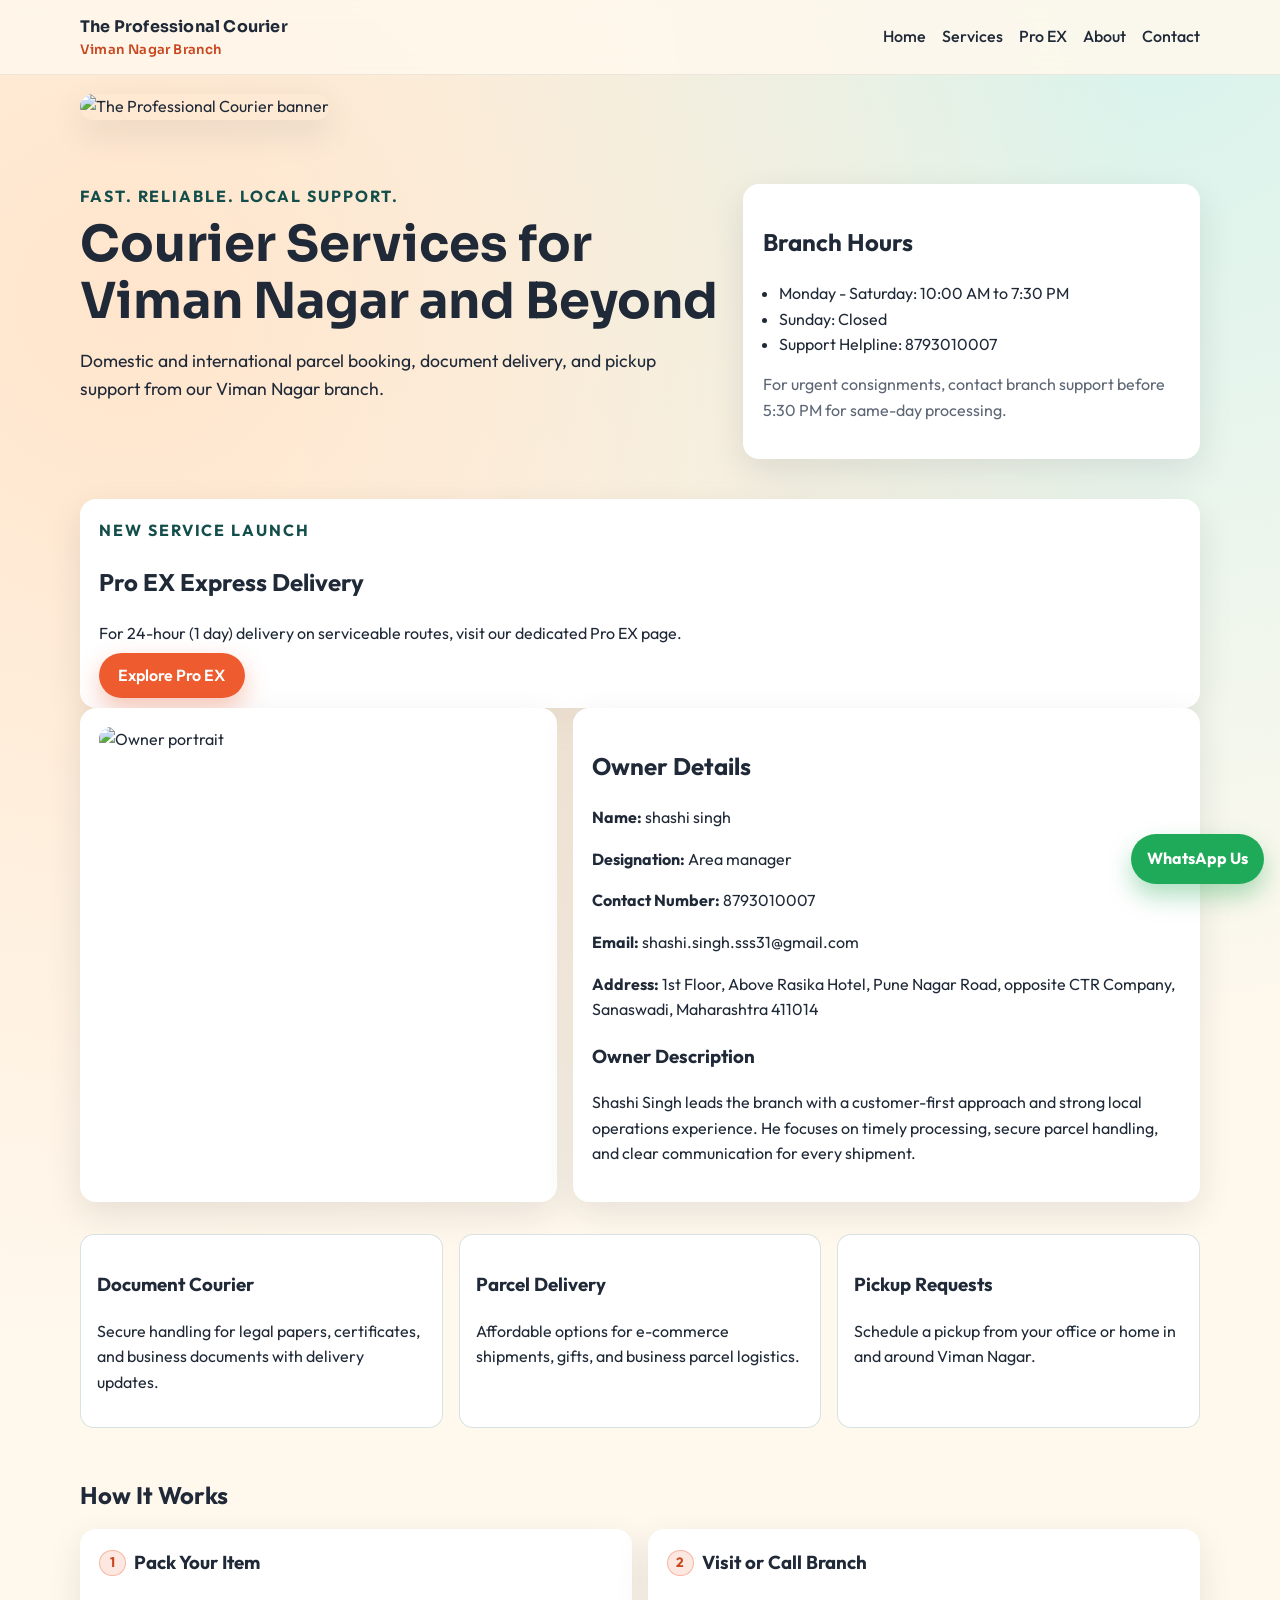
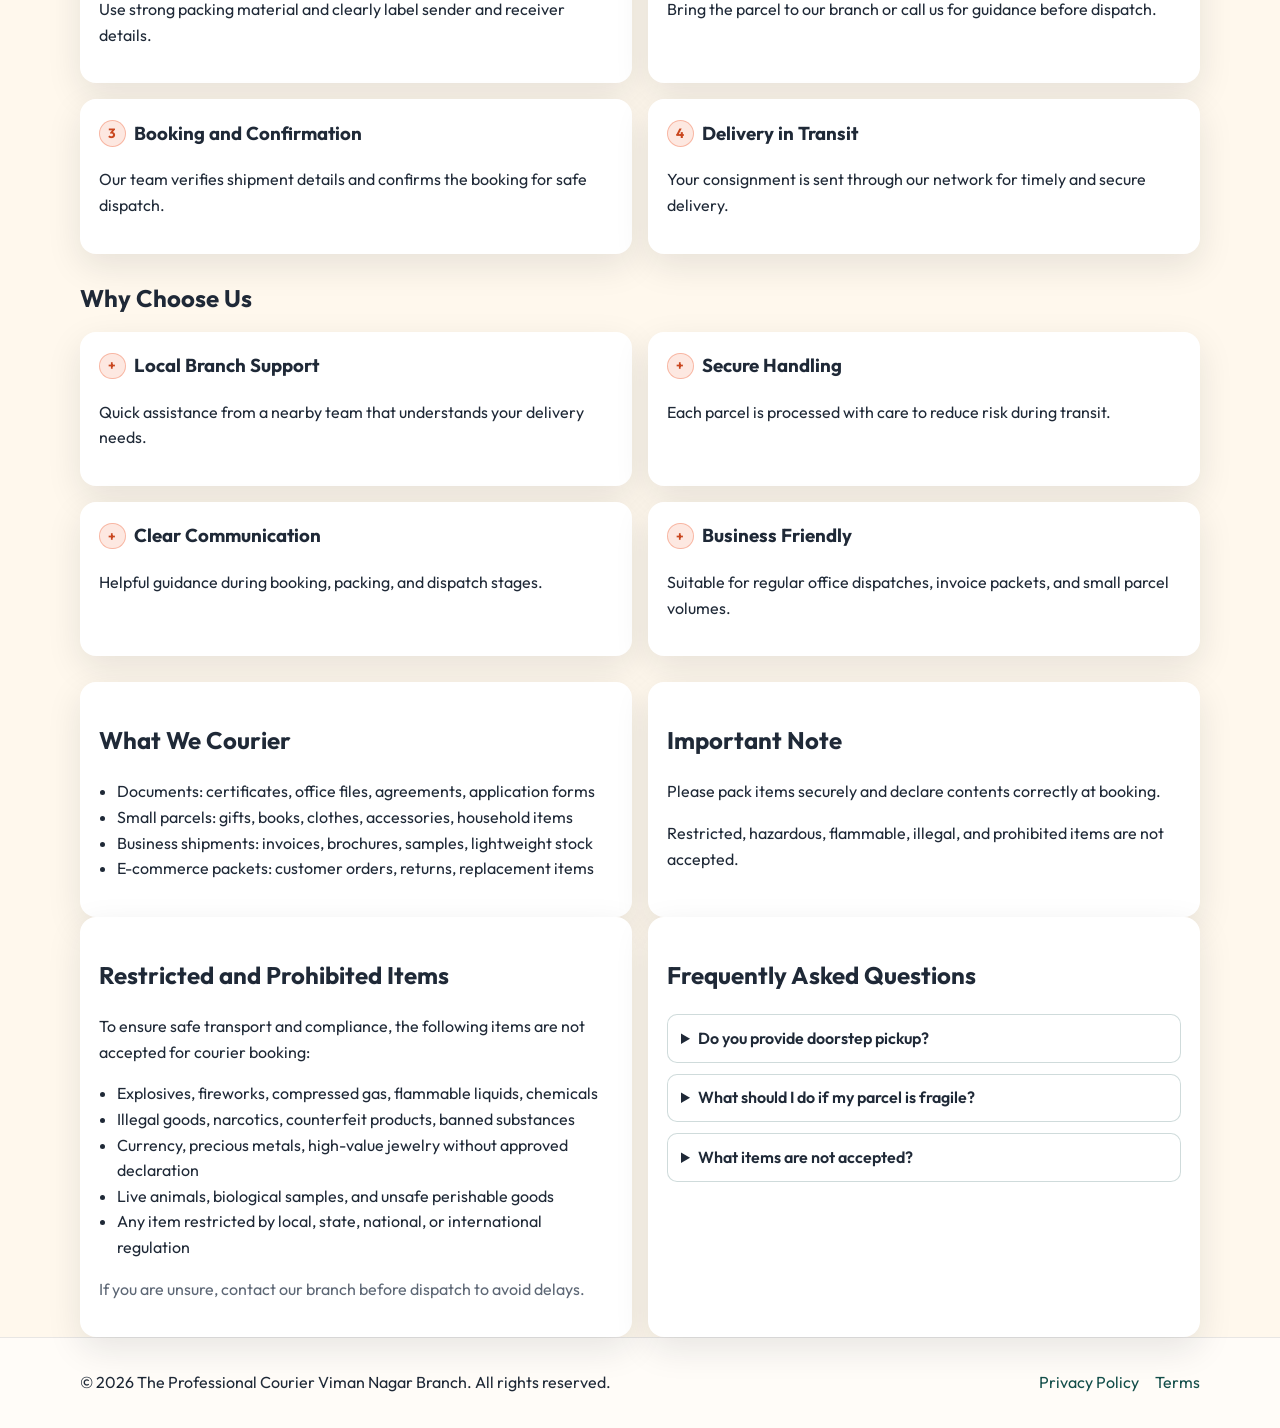
==== index.html @ 1624e6e8 "Add files via upload" ====
﻿<!DOCTYPE html>
<html lang="en">
<head>
  <meta charset="UTF-8" />
  <meta name="viewport" content="width=device-width, initial-scale=1.0" />
  <meta name="description" content="The Professional Courier Viman Nagar Branch website for parcel services, contact details, and service updates." />
  <title>The Professional Courier Viman Nagar Branch</title>
  <link rel="preconnect" href="https://fonts.googleapis.com" />
  <link rel="preconnect" href="https://fonts.gstatic.com" crossorigin />
  <link href="https://fonts.googleapis.com/css2?family=Outfit:wght@300;400;500;700;800&family=Sora:wght@400;600;700&display=swap" rel="stylesheet" />
  <link rel="stylesheet" href="styles.css" />
  <link rel="icon" type="image/svg+xml" href="assets/images/favicon.svg" />
  <link rel="manifest" href="manifest.webmanifest" />
</head>
<body>
  <header class="site-header">
    <div class="container nav-wrap">
      <a href="index.html" class="brand">The Professional Courier <span>Viman Nagar Branch</span></a>
      <nav>
        <a href="index.html">Home</a>
        <a href="services.html">Services</a>
        <a href="proex.html">Pro EX</a>
        <a href="about.html">About</a>
        <a href="contact.html">Contact</a>
      </nav>
    </div>
  </header>

  <main>
    <section class="container brand-banner reveal">
      <picture>
        <source srcset="assets/images/professional-courier-banner.jpg" type="image/jpeg" />
        <img src="assets/images/professional-courier-banner.svg" alt="The Professional Courier banner" loading="eager" />
      </picture>
    </section>

    <section class="hero">
      <div class="container hero-grid">
        <div>
          <p class="kicker">Fast. Reliable. Local Support.</p>
          <h1>Courier Services for Viman Nagar and Beyond</h1>
          <p class="lead">Domestic and international parcel booking, document delivery, and pickup support from our Viman Nagar branch.</p>
        </div>
        <aside class="info-card">
          <h2>Branch Hours</h2>
          <ul>
            <li>Monday - Saturday: 10:00 AM to 7:30 PM</li>
            <li>Sunday: Closed</li>
            <li>Support Helpline: 8793010007</li>
          </ul>
          <p class="note">For urgent consignments, contact branch support before 5:30 PM for same-day processing.</p>
        </aside>
      </div>
    </section>

    <section class="container card reveal">
      <p class="kicker">New Service Launch</p>
      <h2>Pro EX Express Delivery</h2>
      <p>For 24-hour (1 day) delivery on serviceable routes, visit our dedicated Pro EX page.</p>
      <a class="btn btn-primary" href="proex.html">Explore Pro EX</a>
    </section>

    <section class="container owner-section">
      <article class="card owner-photo-card">
        <picture>
          <source srcset="assets/images/owner-shashi-singh.jpg" type="image/jpeg" />
          <img src="assets/images/owner-shashi-singh.svg" alt="Owner portrait" loading="lazy" />
        </picture>
      </article>
      <article class="card">
        <h2>Owner Details</h2>
        <p><strong>Name:</strong> shashi singh</p>
        <p><strong>Designation:</strong> Area manager</p>
        <p><strong>Contact Number:</strong> 8793010007</p>
        <p><strong>Email:</strong> shashi.singh.sss31@gmail.com</p>
        <p><strong>Address:</strong> 1st Floor, Above Rasika Hotel, Pune Nagar Road, opposite CTR Company, Sanaswadi, Maharashtra 411014</p>
        <h3>Owner Description</h3>
        <p>Shashi Singh leads the branch with a customer-first approach and strong local operations experience. He focuses on timely processing, secure parcel handling, and clear communication for every shipment.</p>
      </article>
    </section>

    <section class="container features">
      <article>
        <h3>Document Courier</h3>
        <p>Secure handling for legal papers, certificates, and business documents with delivery updates.</p>
      </article>
      <article>
        <h3>Parcel Delivery</h3>
        <p>Affordable options for e-commerce shipments, gifts, and business parcel logistics.</p>
      </article>
      <article>
        <h3>Pickup Requests</h3>
        <p>Schedule a pickup from your office or home in and around Viman Nagar.</p>
      </article>
    </section>

    <section class="container process-section">
      <h2 class="section-heading">How It Works</h2>
      <div class="process-steps">
        <article class="card process-card">
          <h3><span class="icon-badge">1</span>Pack Your Item</h3>
          <p>Use strong packing material and clearly label sender and receiver details.</p>
        </article>
        <article class="card process-card">
          <h3><span class="icon-badge">2</span>Visit or Call Branch</h3>
          <p>Bring the parcel to our branch or call us for guidance before dispatch.</p>
        </article>
        <article class="card process-card">
          <h3><span class="icon-badge">3</span>Booking and Confirmation</h3>
          <p>Our team verifies shipment details and confirms the booking for safe dispatch.</p>
        </article>
        <article class="card process-card">
          <h3><span class="icon-badge">4</span>Delivery in Transit</h3>
          <p>Your consignment is sent through our network for timely and secure delivery.</p>
        </article>
      </div>
    </section>

    <section class="container why-choose-us">
      <h2 class="section-heading">Why Choose Us</h2>
      <div class="trust-grid">
        <article class="card trust-card">
          <h3><span class="icon-badge">+</span>Local Branch Support</h3>
          <p>Quick assistance from a nearby team that understands your delivery needs.</p>
        </article>
        <article class="card trust-card">
          <h3><span class="icon-badge">+</span>Secure Handling</h3>
          <p>Each parcel is processed with care to reduce risk during transit.</p>
        </article>
        <article class="card trust-card">
          <h3><span class="icon-badge">+</span>Clear Communication</h3>
          <p>Helpful guidance during booking, packing, and dispatch stages.</p>
        </article>
        <article class="card trust-card">
          <h3><span class="icon-badge">+</span>Business Friendly</h3>
          <p>Suitable for regular office dispatches, invoice packets, and small parcel volumes.</p>
        </article>
      </div>
    </section>

    <section class="container grid-two">
      <article class="card">
        <h2>What We Courier</h2>
        <ul class="list-clean">
          <li>Documents: certificates, office files, agreements, application forms</li>
          <li>Small parcels: gifts, books, clothes, accessories, household items</li>
          <li>Business shipments: invoices, brochures, samples, lightweight stock</li>
          <li>E-commerce packets: customer orders, returns, replacement items</li>
        </ul>
      </article>
      <article class="card">
        <h2>Important Note</h2>
        <p>Please pack items securely and declare contents correctly at booking.</p>
        <p>Restricted, hazardous, flammable, illegal, and prohibited items are not accepted.</p>
      </article>
    </section>

    <section class="container grid-two">
      <article class="card">
        <h2>Restricted and Prohibited Items</h2>
        <p>To ensure safe transport and compliance, the following items are not accepted for courier booking:</p>
        <ul class="list-clean">
          <li>Explosives, fireworks, compressed gas, flammable liquids, chemicals</li>
          <li>Illegal goods, narcotics, counterfeit products, banned substances</li>
          <li>Currency, precious metals, high-value jewelry without approved declaration</li>
          <li>Live animals, biological samples, and unsafe perishable goods</li>
          <li>Any item restricted by local, state, national, or international regulation</li>
        </ul>
        <p class="note">If you are unsure, contact our branch before dispatch to avoid delays.</p>
      </article>
      <article class="card faq-card">
        <h2>Frequently Asked Questions</h2>
        <details>
          <summary>Do you provide doorstep pickup?</summary>
          <p>Yes. Pickup is available in serviceable areas around Viman Nagar. Contact us to schedule a time slot.</p>
        </details>
        <details>
          <summary>What should I do if my parcel is fragile?</summary>
          <p>Use protective inner packing, seal the parcel properly, and clearly mention that the contents are fragile.</p>
        </details>
        <details>
          <summary>What items are not accepted?</summary>
          <p>Hazardous, prohibited, illegal, and regulation-restricted items are not accepted for shipment.</p>
        </details>
      </article>
    </section>
  </main>

  <a class="whatsapp-float" href="https://wa.me/918793010007?text=Hello%20I%20want%20to%20book%20a%20courier%20pickup" target="_blank" rel="noopener noreferrer" aria-label="Chat on WhatsApp">
    WhatsApp Us
  </a>

  <footer class="site-footer">
    <div class="container footer-grid">
      <p>© 2026 The Professional Courier Viman Nagar Branch. All rights reserved.</p>
      <div>
        <a href="privacy-policy.html">Privacy Policy</a>
        <a href="terms.html">Terms</a>
      </div>
    </div>
  </footer>

  <script src="script.js"></script>
</body>
</html>
---- styles.css ----
@import url("https://fonts.googleapis.com/css2?family=Outfit:wght@300;400;500;700;800&family=Sora:wght@400;600;700&display=swap");

:root {
  --bg: #fff8ed;
  --surface: #ffffff;
  --text: #1f2937;
  --muted: #5d6775;
  --brand: #ed5b2f;
  --brand-strong: #c9471f;
  --accent: #134e4a;
  --ring: rgba(237, 91, 47, 0.35);
  --shadow: 0 12px 35px rgba(20, 26, 37, 0.1);
}

* {
  box-sizing: border-box;
}

body {
  margin: 0;
  font-family: "Outfit", sans-serif;
  color: var(--text);
  background:
    radial-gradient(circle at 10% 10%, #ffe5cc 0, transparent 35%),
    radial-gradient(circle at 90% 0%, #d7f3ec 0, transparent 32%),
    var(--bg);
  line-height: 1.6;
}

.container {
  width: min(1120px, calc(100% - 2rem));
  margin: 0 auto;
}

.site-header {
  position: sticky;
  top: 0;
  backdrop-filter: blur(8px);
  background: rgba(255, 248, 237, 0.86);
  border-bottom: 1px solid rgba(31, 41, 55, 0.08);
  z-index: 30;
}

.nav-wrap {
  display: flex;
  align-items: center;
  justify-content: space-between;
  gap: 1rem;
  padding: 0.85rem 0;
}

.brand {
  font-family: "Sora", sans-serif;
  font-weight: 700;
  letter-spacing: 0.2px;
  text-decoration: none;
  color: var(--text);
}

.brand span {
  display: block;
  font-size: 0.82rem;
  font-weight: 600;
  color: var(--brand-strong);
}

nav {
  display: flex;
  gap: 1rem;
  flex-wrap: wrap;
}

nav a {
  text-decoration: none;
  color: var(--text);
  font-weight: 500;
}

nav a:hover {
  color: var(--brand-strong);
}

.hero {
  padding: 4rem 0 2.5rem;
}

.brand-banner {
  margin-top: 1.2rem;
}

.brand-banner img {
  width: 100%;
  max-height: 430px;
  object-fit: cover;
  border-radius: 20px;
  box-shadow: var(--shadow);
}

.hero-grid {
  display: grid;
  gap: 1.5rem;
  grid-template-columns: 1.4fr 1fr;
  align-items: start;
}

.kicker {
  font-weight: 700;
  letter-spacing: 0.12em;
  text-transform: uppercase;
  color: var(--accent);
  margin: 0;
}

h1 {
  font-family: "Sora", sans-serif;
  font-size: clamp(2rem, 4.4vw, 3.1rem);
  line-height: 1.15;
  margin: 0.4rem 0 1rem;
}

.lead {
  font-size: 1.1rem;
  max-width: 65ch;
}

.cta-row {
  display: flex;
  gap: 0.8rem;
  flex-wrap: wrap;
  margin-top: 1.2rem;
}

.btn {
  border-radius: 999px;
  padding: 0.78rem 1.2rem;
  font-weight: 600;
  text-decoration: none;
  transition: transform 0.2s ease, box-shadow 0.2s ease;
}

.btn:hover {
  transform: translateY(-1px);
}

.btn-primary {
  background: var(--brand);
  color: #fff;
  box-shadow: 0 10px 24px rgba(237, 91, 47, 0.35);
}

.btn-outline {
  border: 1px solid var(--brand);
  color: var(--brand-strong);
}

.info-card,
.card {
  background: var(--surface);
  padding: 1.2rem;
  border-radius: 16px;
  box-shadow: var(--shadow);
  animation: fadeUp 0.5s ease both;
}

.info-card ul {
  margin: 0.2rem 0 0;
  padding-left: 1rem;
}

.note {
  color: var(--muted);
  margin-top: 0.9rem;
}

.features {
  display: grid;
  grid-template-columns: repeat(3, 1fr);
  gap: 1rem;
  margin: 2rem auto 3rem;
}

.owner-section {
  display: grid;
  grid-template-columns: 0.95fr 1.25fr;
  gap: 1rem;
  margin: 0 auto 1.5rem;
}

.owner-photo-card img {
  width: 100%;
  height: 430px;
  object-fit: cover;
  object-position: center 16%;
  border-radius: 12px;
}

.features article {
  background: #fff;
  border: 1px solid rgba(19, 78, 74, 0.16);
  border-radius: 14px;
  padding: 1rem;
}

.proex-highlight {
  margin: 0 auto 1.8rem;
  padding: 1.2rem;
  border-radius: 16px;
  background: linear-gradient(120deg, rgba(255, 255, 255, 0.97), rgba(255, 238, 223, 0.98));
  box-shadow: var(--shadow);
  display: grid;
  grid-template-columns: 1.15fr 1fr;
  gap: 1rem;
  align-items: center;
}

.proex-highlight h2 {
  margin: 0.35rem 0 0.7rem;
  font-family: "Sora", sans-serif;
}

.proex-copy p {
  margin-top: 0;
}

.proex-image-wrap img {
  width: 100%;
  border-radius: 14px;
  box-shadow: 0 14px 30px rgba(20, 26, 37, 0.2);
  max-height: 520px;
  object-fit: cover;
}

.proex-gallery {
  display: grid;
  grid-template-columns: repeat(2, 1fr);
  gap: 1rem;
}

.proex-gallery figure {
  margin: 0;
}

.proex-gallery img {
  width: 100%;
  border-radius: 12px;
  box-shadow: 0 10px 24px rgba(20, 26, 37, 0.2);
  max-height: 520px;
  object-fit: cover;
}

.proex-gallery figcaption {
  margin-top: 0.4rem;
  color: var(--muted);
  font-size: 0.95rem;
}

.section-heading {
  margin: 0 0 0.9rem;
}

.process-section,
.why-choose-us {
  margin: 0 auto 1.6rem;
}

.process-steps,
.trust-grid {
  display: grid;
  grid-template-columns: repeat(2, 1fr);
  gap: 1rem;
}

.process-card h3,
.trust-card h3 {
  display: flex;
  align-items: center;
  gap: 0.55rem;
  margin-top: 0;
}

.icon-badge {
  width: 1.65rem;
  height: 1.65rem;
  display: inline-flex;
  align-items: center;
  justify-content: center;
  border-radius: 999px;
  font-size: 0.84rem;
  font-weight: 700;
  background: rgba(237, 91, 47, 0.14);
  color: var(--brand-strong);
  border: 1px solid rgba(237, 91, 47, 0.35);
  flex-shrink: 0;
}

.map-section {
  margin-top: 1rem;
}

.map-embed {
  border-radius: 14px;
  overflow: hidden;
  border: 1px solid rgba(19, 78, 74, 0.2);
  margin: 0.8rem 0;
}

.map-embed iframe {
  width: 100%;
  height: 320px;
  border: 0;
  display: block;
}

.site-footer {
  border-top: 1px solid rgba(31, 41, 55, 0.1);
  padding: 1rem 0;
  background: rgba(255, 255, 255, 0.64);
}

.footer-grid {
  display: flex;
  justify-content: space-between;
  gap: 1rem;
  flex-wrap: wrap;
  align-items: center;
}

.footer-grid a {
  margin-left: 0.8rem;
  color: var(--accent);
  text-decoration: none;
}

.page-main {
  padding: 2.2rem 0 3rem;
}

.page-main h1 {
  margin-top: 0;
}

.owner-description {
  margin-top: 1rem;
}

.staff-testimonials {
  margin-top: 1.4rem;
}

.staff-testimonials h2 {
  margin: 0 0 0.8rem;
}

.testimonial-card p {
  margin: 0;
}

.testimonial-author {
  margin-top: 0.7rem !important;
  color: var(--muted);
  font-weight: 600;
}

.grid-two {
  display: grid;
  gap: 1rem;
  grid-template-columns: 1fr 1fr;
}

.list-clean {
  padding-left: 1.1rem;
}

.form {
  display: grid;
  gap: 0.9rem;
}

.form input,
.form textarea,
.form button {
  font: inherit;
}

.form input,
.form textarea {
  padding: 0.8rem;
  border-radius: 10px;
  border: 1px solid rgba(31, 41, 55, 0.18);
}

.form input:focus,
.form textarea:focus {
  outline: 2px solid var(--ring);
  border-color: var(--brand);
}

.form button {
  width: fit-content;
  border: none;
  cursor: pointer;
}

.faq-card details {
  border: 1px solid rgba(19, 78, 74, 0.2);
  border-radius: 10px;
  padding: 0.65rem 0.8rem;
  background: rgba(255, 255, 255, 0.7);
}

.faq-card details + details {
  margin-top: 0.7rem;
}

.faq-card summary {
  cursor: pointer;
  font-weight: 600;
}

.faq-card p {
  margin: 0.6rem 0 0;
  color: var(--muted);
}

.whatsapp-float {
  position: fixed;
  right: 1rem;
  bottom: 1rem;
  z-index: 60;
  text-decoration: none;
  background: #1faa59;
  color: #fff;
  font-weight: 700;
  padding: 0.75rem 1rem;
  border-radius: 999px;
  box-shadow: 0 12px 24px rgba(22, 163, 74, 0.35);
}

.whatsapp-float:hover {
  background: #15803d;
}

@keyframes fadeUp {
  from {
    opacity: 0;
    transform: translateY(12px);
  }
  to {
    opacity: 1;
    transform: translateY(0);
  }
}

.reveal {
  opacity: 0;
  transform: translateY(18px);
  transition: all 0.45s ease;
}

.reveal.visible {
  opacity: 1;
  transform: translateY(0);
}

@media (max-width: 900px) {
  .hero-grid,
  .proex-highlight,
  .proex-gallery,
  .features,
  .process-steps,
  .trust-grid,
  .grid-two,
  .owner-section {
    grid-template-columns: 1fr;
  }

  nav {
    justify-content: flex-end;
  }

  .whatsapp-float {
    right: 0.8rem;
    bottom: 0.8rem;
    padding: 0.68rem 0.9rem;
    font-size: 0.95rem;
  }
}
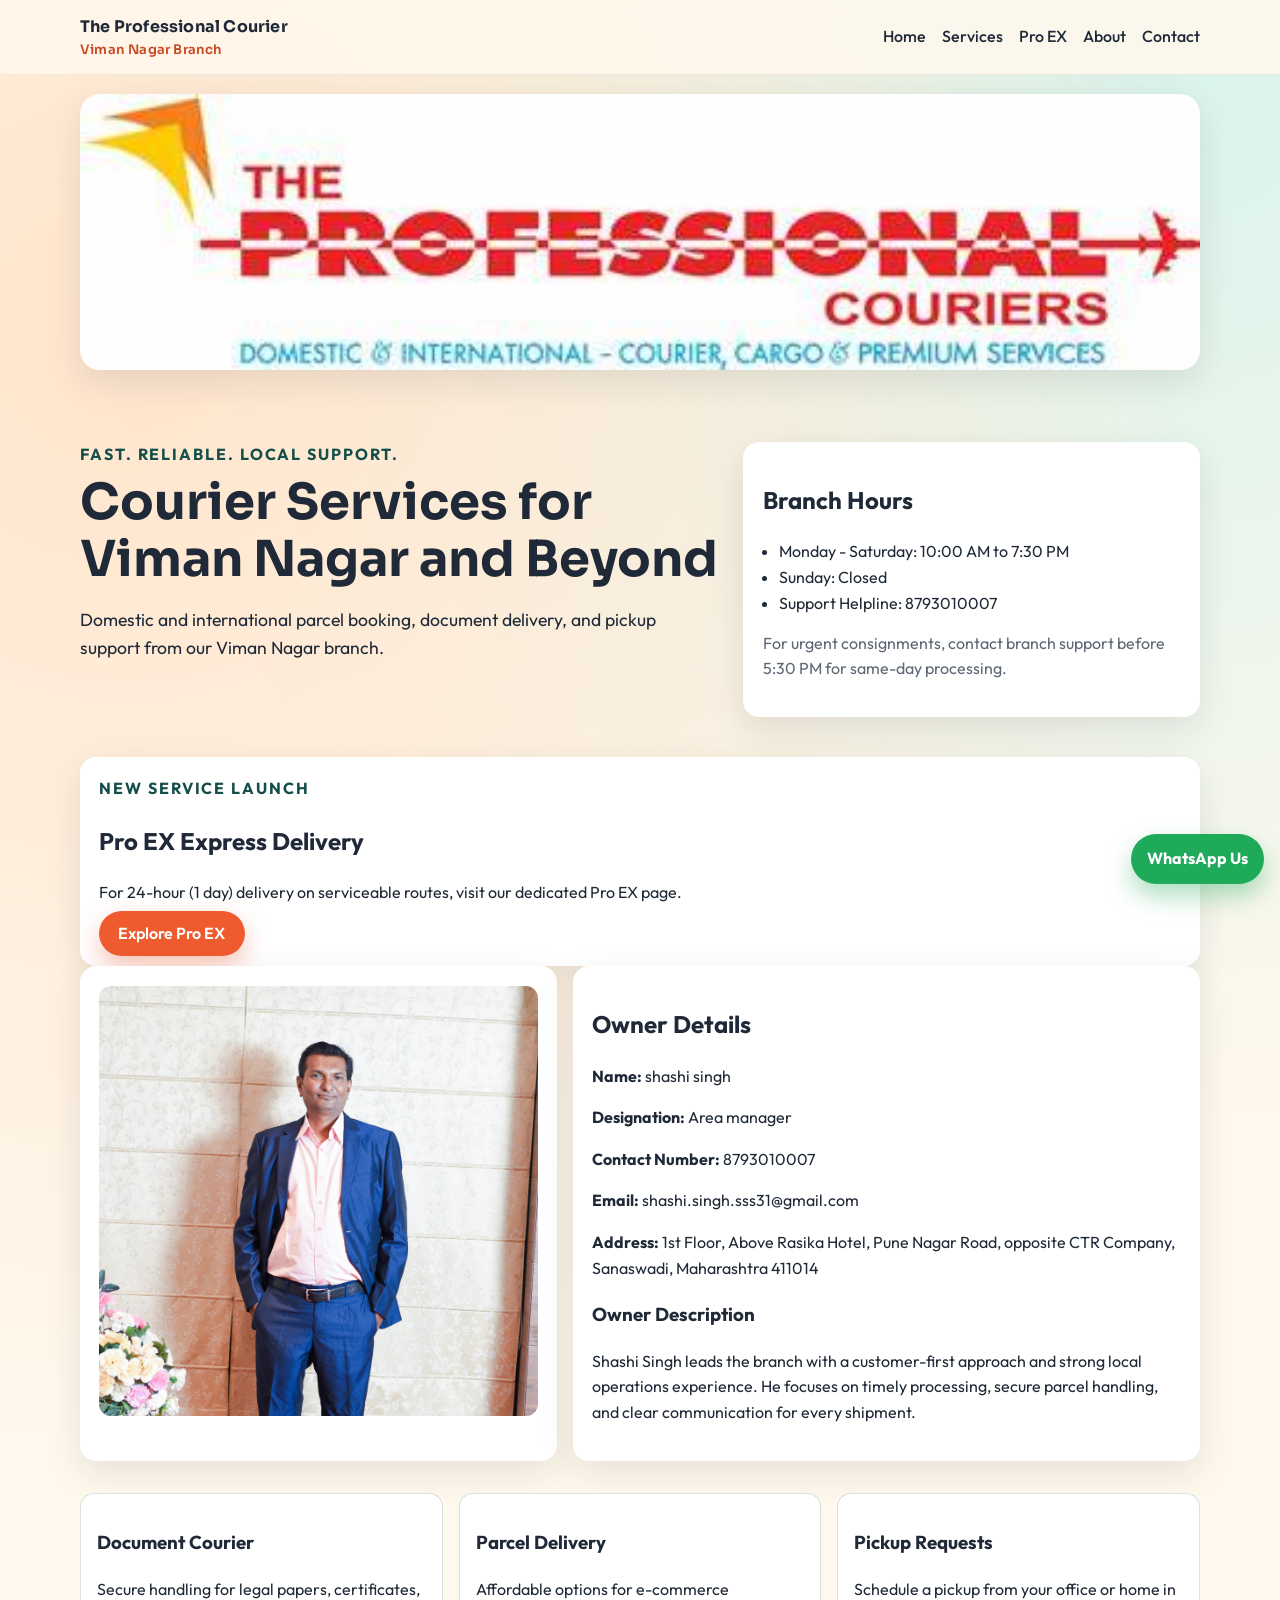
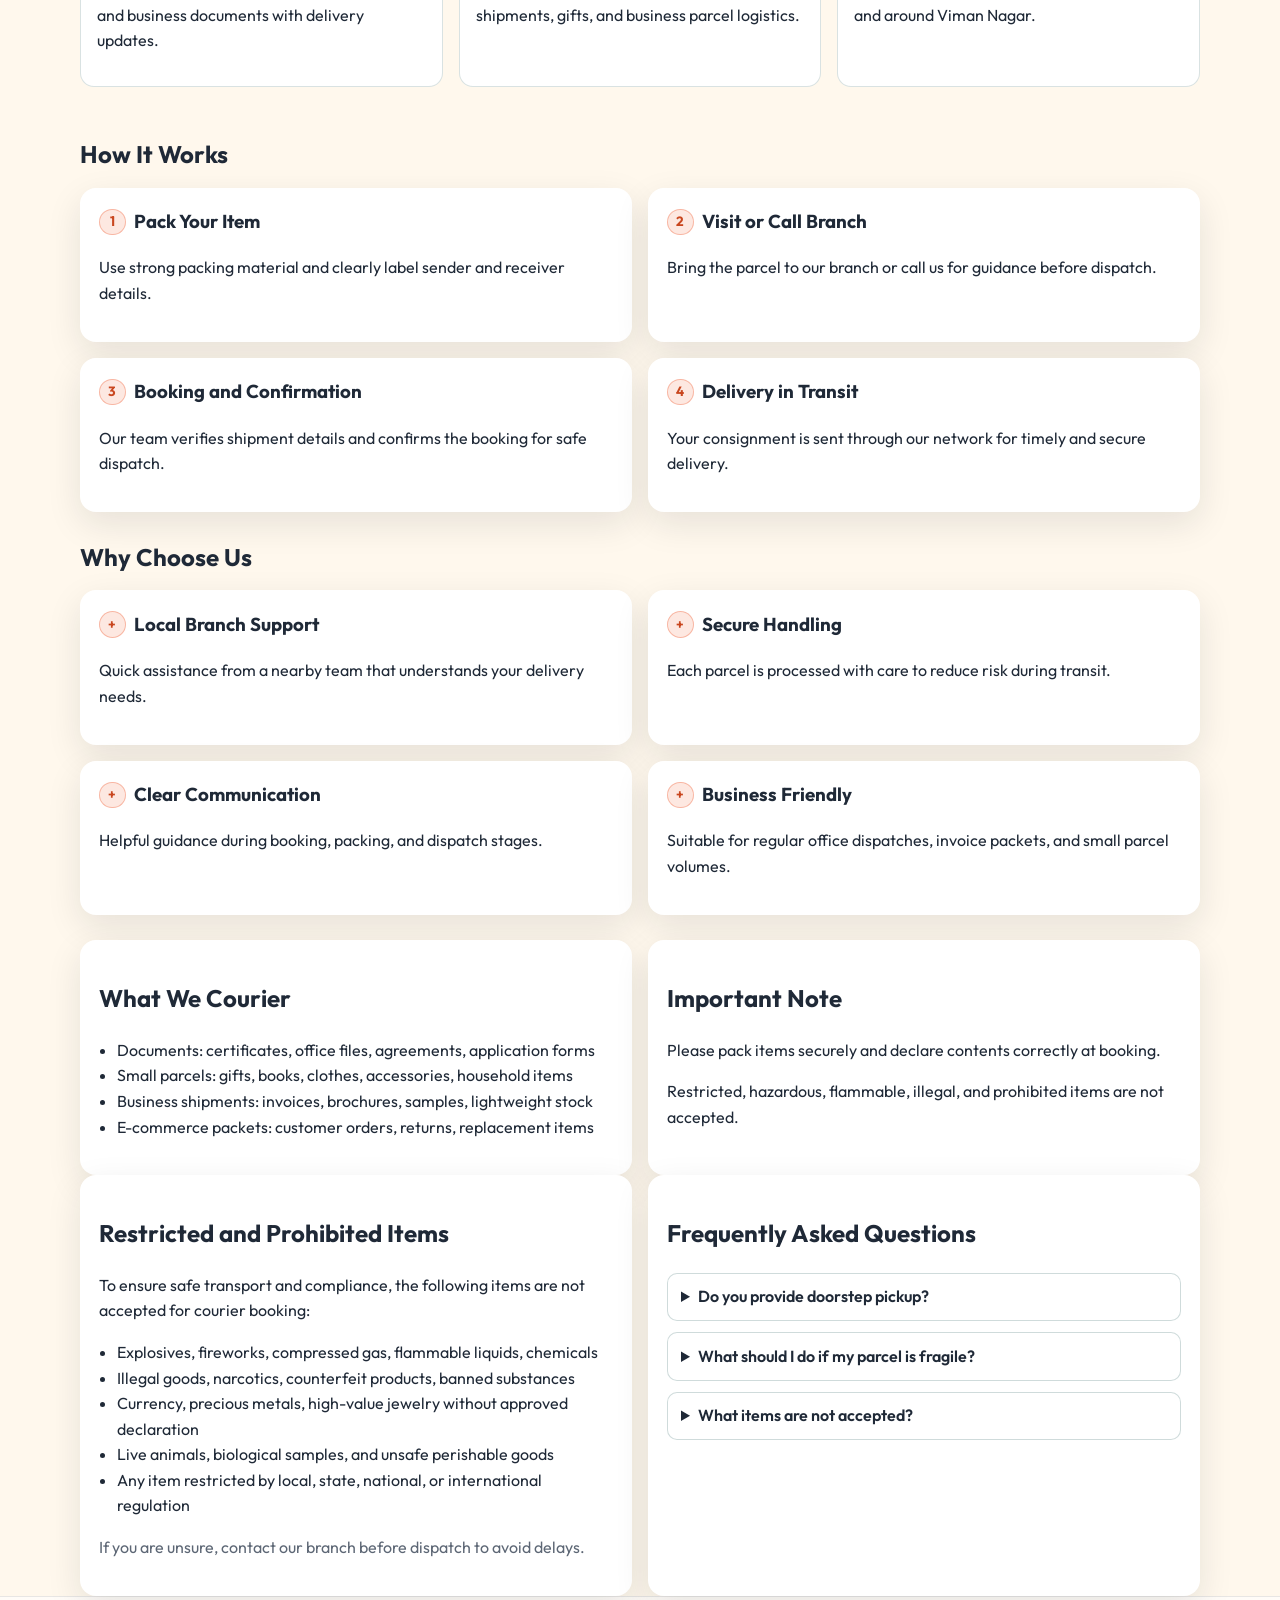
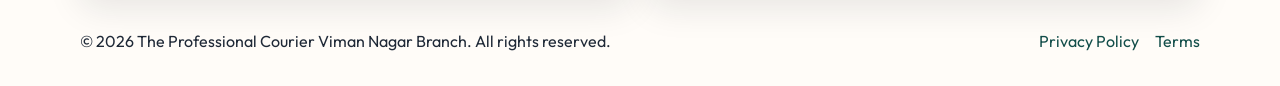
==== commit 2282b98c: "Add website files for Professional Courier Viman Nagar branch" ====
--- a/index.html
+++ b/index.html
@@ -1,207 +1,207 @@
-﻿<!DOCTYPE html>
-<html lang="en">
-<head>
-  <meta charset="UTF-8" />
-  <meta name="viewport" content="width=device-width, initial-scale=1.0" />
-  <meta name="description" content="The Professional Courier Viman Nagar Branch website for parcel services, contact details, and service updates." />
-  <title>The Professional Courier Viman Nagar Branch</title>
-  <link rel="preconnect" href="https://fonts.googleapis.com" />
-  <link rel="preconnect" href="https://fonts.gstatic.com" crossorigin />
-  <link href="https://fonts.googleapis.com/css2?family=Outfit:wght@300;400;500;700;800&family=Sora:wght@400;600;700&display=swap" rel="stylesheet" />
-  <link rel="stylesheet" href="styles.css" />
-  <link rel="icon" type="image/svg+xml" href="assets/images/favicon.svg" />
-  <link rel="manifest" href="manifest.webmanifest" />
-</head>
-<body>
-  <header class="site-header">
-    <div class="container nav-wrap">
-      <a href="index.html" class="brand">The Professional Courier <span>Viman Nagar Branch</span></a>
-      <nav>
-        <a href="index.html">Home</a>
-        <a href="services.html">Services</a>
-        <a href="proex.html">Pro EX</a>
-        <a href="about.html">About</a>
-        <a href="contact.html">Contact</a>
-      </nav>
-    </div>
-  </header>
-
-  <main>
-    <section class="container brand-banner reveal">
-      <picture>
-        <source srcset="assets/images/professional-courier-banner.jpg" type="image/jpeg" />
-        <img src="assets/images/professional-courier-banner.svg" alt="The Professional Courier banner" loading="eager" />
-      </picture>
-    </section>
-
-    <section class="hero">
-      <div class="container hero-grid">
-        <div>
-          <p class="kicker">Fast. Reliable. Local Support.</p>
-          <h1>Courier Services for Viman Nagar and Beyond</h1>
-          <p class="lead">Domestic and international parcel booking, document delivery, and pickup support from our Viman Nagar branch.</p>
-        </div>
-        <aside class="info-card">
-          <h2>Branch Hours</h2>
-          <ul>
-            <li>Monday - Saturday: 10:00 AM to 7:30 PM</li>
-            <li>Sunday: Closed</li>
-            <li>Support Helpline: 8793010007</li>
-          </ul>
-          <p class="note">For urgent consignments, contact branch support before 5:30 PM for same-day processing.</p>
-        </aside>
-      </div>
-    </section>
-
-    <section class="container card reveal">
-      <p class="kicker">New Service Launch</p>
-      <h2>Pro EX Express Delivery</h2>
-      <p>For 24-hour (1 day) delivery on serviceable routes, visit our dedicated Pro EX page.</p>
-      <a class="btn btn-primary" href="proex.html">Explore Pro EX</a>
-    </section>
-
-    <section class="container owner-section">
-      <article class="card owner-photo-card">
-        <picture>
-          <source srcset="assets/images/owner-shashi-singh.jpg" type="image/jpeg" />
-          <img src="assets/images/owner-shashi-singh.svg" alt="Owner portrait" loading="lazy" />
-        </picture>
-      </article>
-      <article class="card">
-        <h2>Owner Details</h2>
-        <p><strong>Name:</strong> shashi singh</p>
-        <p><strong>Designation:</strong> Area manager</p>
-        <p><strong>Contact Number:</strong> 8793010007</p>
-        <p><strong>Email:</strong> shashi.singh.sss31@gmail.com</p>
-        <p><strong>Address:</strong> 1st Floor, Above Rasika Hotel, Pune Nagar Road, opposite CTR Company, Sanaswadi, Maharashtra 411014</p>
-        <h3>Owner Description</h3>
-        <p>Shashi Singh leads the branch with a customer-first approach and strong local operations experience. He focuses on timely processing, secure parcel handling, and clear communication for every shipment.</p>
-      </article>
-    </section>
-
-    <section class="container features">
-      <article>
-        <h3>Document Courier</h3>
-        <p>Secure handling for legal papers, certificates, and business documents with delivery updates.</p>
-      </article>
-      <article>
-        <h3>Parcel Delivery</h3>
-        <p>Affordable options for e-commerce shipments, gifts, and business parcel logistics.</p>
-      </article>
-      <article>
-        <h3>Pickup Requests</h3>
-        <p>Schedule a pickup from your office or home in and around Viman Nagar.</p>
-      </article>
-    </section>
-
-    <section class="container process-section">
-      <h2 class="section-heading">How It Works</h2>
-      <div class="process-steps">
-        <article class="card process-card">
-          <h3><span class="icon-badge">1</span>Pack Your Item</h3>
-          <p>Use strong packing material and clearly label sender and receiver details.</p>
-        </article>
-        <article class="card process-card">
-          <h3><span class="icon-badge">2</span>Visit or Call Branch</h3>
-          <p>Bring the parcel to our branch or call us for guidance before dispatch.</p>
-        </article>
-        <article class="card process-card">
-          <h3><span class="icon-badge">3</span>Booking and Confirmation</h3>
-          <p>Our team verifies shipment details and confirms the booking for safe dispatch.</p>
-        </article>
-        <article class="card process-card">
-          <h3><span class="icon-badge">4</span>Delivery in Transit</h3>
-          <p>Your consignment is sent through our network for timely and secure delivery.</p>
-        </article>
-      </div>
-    </section>
-
-    <section class="container why-choose-us">
-      <h2 class="section-heading">Why Choose Us</h2>
-      <div class="trust-grid">
-        <article class="card trust-card">
-          <h3><span class="icon-badge">+</span>Local Branch Support</h3>
-          <p>Quick assistance from a nearby team that understands your delivery needs.</p>
-        </article>
-        <article class="card trust-card">
-          <h3><span class="icon-badge">+</span>Secure Handling</h3>
-          <p>Each parcel is processed with care to reduce risk during transit.</p>
-        </article>
-        <article class="card trust-card">
-          <h3><span class="icon-badge">+</span>Clear Communication</h3>
-          <p>Helpful guidance during booking, packing, and dispatch stages.</p>
-        </article>
-        <article class="card trust-card">
-          <h3><span class="icon-badge">+</span>Business Friendly</h3>
-          <p>Suitable for regular office dispatches, invoice packets, and small parcel volumes.</p>
-        </article>
-      </div>
-    </section>
-
-    <section class="container grid-two">
-      <article class="card">
-        <h2>What We Courier</h2>
-        <ul class="list-clean">
-          <li>Documents: certificates, office files, agreements, application forms</li>
-          <li>Small parcels: gifts, books, clothes, accessories, household items</li>
-          <li>Business shipments: invoices, brochures, samples, lightweight stock</li>
-          <li>E-commerce packets: customer orders, returns, replacement items</li>
-        </ul>
-      </article>
-      <article class="card">
-        <h2>Important Note</h2>
-        <p>Please pack items securely and declare contents correctly at booking.</p>
-        <p>Restricted, hazardous, flammable, illegal, and prohibited items are not accepted.</p>
-      </article>
-    </section>
-
-    <section class="container grid-two">
-      <article class="card">
-        <h2>Restricted and Prohibited Items</h2>
-        <p>To ensure safe transport and compliance, the following items are not accepted for courier booking:</p>
-        <ul class="list-clean">
-          <li>Explosives, fireworks, compressed gas, flammable liquids, chemicals</li>
-          <li>Illegal goods, narcotics, counterfeit products, banned substances</li>
-          <li>Currency, precious metals, high-value jewelry without approved declaration</li>
-          <li>Live animals, biological samples, and unsafe perishable goods</li>
-          <li>Any item restricted by local, state, national, or international regulation</li>
-        </ul>
-        <p class="note">If you are unsure, contact our branch before dispatch to avoid delays.</p>
-      </article>
-      <article class="card faq-card">
-        <h2>Frequently Asked Questions</h2>
-        <details>
-          <summary>Do you provide doorstep pickup?</summary>
-          <p>Yes. Pickup is available in serviceable areas around Viman Nagar. Contact us to schedule a time slot.</p>
-        </details>
-        <details>
-          <summary>What should I do if my parcel is fragile?</summary>
-          <p>Use protective inner packing, seal the parcel properly, and clearly mention that the contents are fragile.</p>
-        </details>
-        <details>
-          <summary>What items are not accepted?</summary>
-          <p>Hazardous, prohibited, illegal, and regulation-restricted items are not accepted for shipment.</p>
-        </details>
-      </article>
-    </section>
-  </main>
-
-  <a class="whatsapp-float" href="https://wa.me/918793010007?text=Hello%20I%20want%20to%20book%20a%20courier%20pickup" target="_blank" rel="noopener noreferrer" aria-label="Chat on WhatsApp">
-    WhatsApp Us
-  </a>
-
-  <footer class="site-footer">
-    <div class="container footer-grid">
-      <p>© 2026 The Professional Courier Viman Nagar Branch. All rights reserved.</p>
-      <div>
-        <a href="privacy-policy.html">Privacy Policy</a>
-        <a href="terms.html">Terms</a>
-      </div>
-    </div>
-  </footer>
-
-  <script src="script.js"></script>
-</body>
-</html>
-
-
+﻿<!DOCTYPE html>
+<html lang="en">
+<head>
+  <meta charset="UTF-8" />
+  <meta name="viewport" content="width=device-width, initial-scale=1.0" />
+  <meta name="description" content="The Professional Courier Viman Nagar Branch website for parcel services, contact details, and service updates." />
+  <title>The Professional Courier Viman Nagar Branch</title>
+  <link rel="preconnect" href="https://fonts.googleapis.com" />
+  <link rel="preconnect" href="https://fonts.gstatic.com" crossorigin />
+  <link href="https://fonts.googleapis.com/css2?family=Outfit:wght@300;400;500;700;800&family=Sora:wght@400;600;700&display=swap" rel="stylesheet" />
+  <link rel="stylesheet" href="styles.css" />
+  <link rel="icon" type="image/svg+xml" href="assets/images/favicon.svg" />
+  <link rel="manifest" href="manifest.webmanifest" />
+</head>
+<body>
+  <header class="site-header">
+    <div class="container nav-wrap">
+      <a href="index.html" class="brand">The Professional Courier <span>Viman Nagar Branch</span></a>
+      <nav>
+        <a href="index.html">Home</a>
+        <a href="services.html">Services</a>
+        <a href="proex.html">Pro EX</a>
+        <a href="about.html">About</a>
+        <a href="contact.html">Contact</a>
+      </nav>
+    </div>
+  </header>
+
+  <main>
+    <section class="container brand-banner reveal">
+      <picture>
+        <source srcset="assets/images/professional-courier-banner.jpg" type="image/jpeg" />
+        <img src="assets/images/professional-courier-banner.svg" alt="The Professional Courier banner" loading="eager" />
+      </picture>
+    </section>
+
+    <section class="hero">
+      <div class="container hero-grid">
+        <div>
+          <p class="kicker">Fast. Reliable. Local Support.</p>
+          <h1>Courier Services for Viman Nagar and Beyond</h1>
+          <p class="lead">Domestic and international parcel booking, document delivery, and pickup support from our Viman Nagar branch.</p>
+        </div>
+        <aside class="info-card">
+          <h2>Branch Hours</h2>
+          <ul>
+            <li>Monday - Saturday: 10:00 AM to 7:30 PM</li>
+            <li>Sunday: Closed</li>
+            <li>Support Helpline: 8793010007</li>
+          </ul>
+          <p class="note">For urgent consignments, contact branch support before 5:30 PM for same-day processing.</p>
+        </aside>
+      </div>
+    </section>
+
+    <section class="container card reveal">
+      <p class="kicker">New Service Launch</p>
+      <h2>Pro EX Express Delivery</h2>
+      <p>For 24-hour (1 day) delivery on serviceable routes, visit our dedicated Pro EX page.</p>
+      <a class="btn btn-primary" href="proex.html">Explore Pro EX</a>
+    </section>
+
+    <section class="container owner-section">
+      <article class="card owner-photo-card">
+        <picture>
+          <source srcset="assets/images/owner-shashi-singh.jpg" type="image/jpeg" />
+          <img src="assets/images/owner-shashi-singh.svg" alt="Owner portrait" loading="lazy" />
+        </picture>
+      </article>
+      <article class="card">
+        <h2>Owner Details</h2>
+        <p><strong>Name:</strong> shashi singh</p>
+        <p><strong>Designation:</strong> Area manager</p>
+        <p><strong>Contact Number:</strong> 8793010007</p>
+        <p><strong>Email:</strong> shashi.singh.sss31@gmail.com</p>
+        <p><strong>Address:</strong> 1st Floor, Above Rasika Hotel, Pune Nagar Road, opposite CTR Company, Sanaswadi, Maharashtra 411014</p>
+        <h3>Owner Description</h3>
+        <p>Shashi Singh leads the branch with a customer-first approach and strong local operations experience. He focuses on timely processing, secure parcel handling, and clear communication for every shipment.</p>
+      </article>
+    </section>
+
+    <section class="container features">
+      <article>
+        <h3>Document Courier</h3>
+        <p>Secure handling for legal papers, certificates, and business documents with delivery updates.</p>
+      </article>
+      <article>
+        <h3>Parcel Delivery</h3>
+        <p>Affordable options for e-commerce shipments, gifts, and business parcel logistics.</p>
+      </article>
+      <article>
+        <h3>Pickup Requests</h3>
+        <p>Schedule a pickup from your office or home in and around Viman Nagar.</p>
+      </article>
+    </section>
+
+    <section class="container process-section">
+      <h2 class="section-heading">How It Works</h2>
+      <div class="process-steps">
+        <article class="card process-card">
+          <h3><span class="icon-badge">1</span>Pack Your Item</h3>
+          <p>Use strong packing material and clearly label sender and receiver details.</p>
+        </article>
+        <article class="card process-card">
+          <h3><span class="icon-badge">2</span>Visit or Call Branch</h3>
+          <p>Bring the parcel to our branch or call us for guidance before dispatch.</p>
+        </article>
+        <article class="card process-card">
+          <h3><span class="icon-badge">3</span>Booking and Confirmation</h3>
+          <p>Our team verifies shipment details and confirms the booking for safe dispatch.</p>
+        </article>
+        <article class="card process-card">
+          <h3><span class="icon-badge">4</span>Delivery in Transit</h3>
+          <p>Your consignment is sent through our network for timely and secure delivery.</p>
+        </article>
+      </div>
+    </section>
+
+    <section class="container why-choose-us">
+      <h2 class="section-heading">Why Choose Us</h2>
+      <div class="trust-grid">
+        <article class="card trust-card">
+          <h3><span class="icon-badge">+</span>Local Branch Support</h3>
+          <p>Quick assistance from a nearby team that understands your delivery needs.</p>
+        </article>
+        <article class="card trust-card">
+          <h3><span class="icon-badge">+</span>Secure Handling</h3>
+          <p>Each parcel is processed with care to reduce risk during transit.</p>
+        </article>
+        <article class="card trust-card">
+          <h3><span class="icon-badge">+</span>Clear Communication</h3>
+          <p>Helpful guidance during booking, packing, and dispatch stages.</p>
+        </article>
+        <article class="card trust-card">
+          <h3><span class="icon-badge">+</span>Business Friendly</h3>
+          <p>Suitable for regular office dispatches, invoice packets, and small parcel volumes.</p>
+        </article>
+      </div>
+    </section>
+
+    <section class="container grid-two">
+      <article class="card">
+        <h2>What We Courier</h2>
+        <ul class="list-clean">
+          <li>Documents: certificates, office files, agreements, application forms</li>
+          <li>Small parcels: gifts, books, clothes, accessories, household items</li>
+          <li>Business shipments: invoices, brochures, samples, lightweight stock</li>
+          <li>E-commerce packets: customer orders, returns, replacement items</li>
+        </ul>
+      </article>
+      <article class="card">
+        <h2>Important Note</h2>
+        <p>Please pack items securely and declare contents correctly at booking.</p>
+        <p>Restricted, hazardous, flammable, illegal, and prohibited items are not accepted.</p>
+      </article>
+    </section>
+
+    <section class="container grid-two">
+      <article class="card">
+        <h2>Restricted and Prohibited Items</h2>
+        <p>To ensure safe transport and compliance, the following items are not accepted for courier booking:</p>
+        <ul class="list-clean">
+          <li>Explosives, fireworks, compressed gas, flammable liquids, chemicals</li>
+          <li>Illegal goods, narcotics, counterfeit products, banned substances</li>
+          <li>Currency, precious metals, high-value jewelry without approved declaration</li>
+          <li>Live animals, biological samples, and unsafe perishable goods</li>
+          <li>Any item restricted by local, state, national, or international regulation</li>
+        </ul>
+        <p class="note">If you are unsure, contact our branch before dispatch to avoid delays.</p>
+      </article>
+      <article class="card faq-card">
+        <h2>Frequently Asked Questions</h2>
+        <details>
+          <summary>Do you provide doorstep pickup?</summary>
+          <p>Yes. Pickup is available in serviceable areas around Viman Nagar. Contact us to schedule a time slot.</p>
+        </details>
+        <details>
+          <summary>What should I do if my parcel is fragile?</summary>
+          <p>Use protective inner packing, seal the parcel properly, and clearly mention that the contents are fragile.</p>
+        </details>
+        <details>
+          <summary>What items are not accepted?</summary>
+          <p>Hazardous, prohibited, illegal, and regulation-restricted items are not accepted for shipment.</p>
+        </details>
+      </article>
+    </section>
+  </main>
+
+  <a class="whatsapp-float" href="https://wa.me/918793010007?text=Hello%20I%20want%20to%20book%20a%20courier%20pickup" target="_blank" rel="noopener noreferrer" aria-label="Chat on WhatsApp">
+    WhatsApp Us
+  </a>
+
+  <footer class="site-footer">
+    <div class="container footer-grid">
+      <p>© 2026 The Professional Courier Viman Nagar Branch. All rights reserved.</p>
+      <div>
+        <a href="privacy-policy.html">Privacy Policy</a>
+        <a href="terms.html">Terms</a>
+      </div>
+    </div>
+  </footer>
+
+  <script src="script.js"></script>
+</body>
+</html>
+
+
--- a/styles.css
+++ b/styles.css
@@ -1,487 +1,487 @@
-@import url("https://fonts.googleapis.com/css2?family=Outfit:wght@300;400;500;700;800&family=Sora:wght@400;600;700&display=swap");
-
-:root {
-  --bg: #fff8ed;
-  --surface: #ffffff;
-  --text: #1f2937;
-  --muted: #5d6775;
-  --brand: #ed5b2f;
-  --brand-strong: #c9471f;
-  --accent: #134e4a;
-  --ring: rgba(237, 91, 47, 0.35);
-  --shadow: 0 12px 35px rgba(20, 26, 37, 0.1);
-}
-
-* {
-  box-sizing: border-box;
-}
-
-body {
-  margin: 0;
-  font-family: "Outfit", sans-serif;
-  color: var(--text);
-  background:
-    radial-gradient(circle at 10% 10%, #ffe5cc 0, transparent 35%),
-    radial-gradient(circle at 90% 0%, #d7f3ec 0, transparent 32%),
-    var(--bg);
-  line-height: 1.6;
-}
-
-.container {
-  width: min(1120px, calc(100% - 2rem));
-  margin: 0 auto;
-}
-
-.site-header {
-  position: sticky;
-  top: 0;
-  backdrop-filter: blur(8px);
-  background: rgba(255, 248, 237, 0.86);
-  border-bottom: 1px solid rgba(31, 41, 55, 0.08);
-  z-index: 30;
-}
-
-.nav-wrap {
-  display: flex;
-  align-items: center;
-  justify-content: space-between;
-  gap: 1rem;
-  padding: 0.85rem 0;
-}
-
-.brand {
-  font-family: "Sora", sans-serif;
-  font-weight: 700;
-  letter-spacing: 0.2px;
-  text-decoration: none;
-  color: var(--text);
-}
-
-.brand span {
-  display: block;
-  font-size: 0.82rem;
-  font-weight: 600;
-  color: var(--brand-strong);
-}
-
-nav {
-  display: flex;
-  gap: 1rem;
-  flex-wrap: wrap;
-}
-
-nav a {
-  text-decoration: none;
-  color: var(--text);
-  font-weight: 500;
-}
-
-nav a:hover {
-  color: var(--brand-strong);
-}
-
-.hero {
-  padding: 4rem 0 2.5rem;
-}
-
-.brand-banner {
-  margin-top: 1.2rem;
-}
-
-.brand-banner img {
-  width: 100%;
-  max-height: 430px;
-  object-fit: cover;
-  border-radius: 20px;
-  box-shadow: var(--shadow);
-}
-
-.hero-grid {
-  display: grid;
-  gap: 1.5rem;
-  grid-template-columns: 1.4fr 1fr;
-  align-items: start;
-}
-
-.kicker {
-  font-weight: 700;
-  letter-spacing: 0.12em;
-  text-transform: uppercase;
-  color: var(--accent);
-  margin: 0;
-}
-
-h1 {
-  font-family: "Sora", sans-serif;
-  font-size: clamp(2rem, 4.4vw, 3.1rem);
-  line-height: 1.15;
-  margin: 0.4rem 0 1rem;
-}
-
-.lead {
-  font-size: 1.1rem;
-  max-width: 65ch;
-}
-
-.cta-row {
-  display: flex;
-  gap: 0.8rem;
-  flex-wrap: wrap;
-  margin-top: 1.2rem;
-}
-
-.btn {
-  border-radius: 999px;
-  padding: 0.78rem 1.2rem;
-  font-weight: 600;
-  text-decoration: none;
-  transition: transform 0.2s ease, box-shadow 0.2s ease;
-}
-
-.btn:hover {
-  transform: translateY(-1px);
-}
-
-.btn-primary {
-  background: var(--brand);
-  color: #fff;
-  box-shadow: 0 10px 24px rgba(237, 91, 47, 0.35);
-}
-
-.btn-outline {
-  border: 1px solid var(--brand);
-  color: var(--brand-strong);
-}
-
-.info-card,
-.card {
-  background: var(--surface);
-  padding: 1.2rem;
-  border-radius: 16px;
-  box-shadow: var(--shadow);
-  animation: fadeUp 0.5s ease both;
-}
-
-.info-card ul {
-  margin: 0.2rem 0 0;
-  padding-left: 1rem;
-}
-
-.note {
-  color: var(--muted);
-  margin-top: 0.9rem;
-}
-
-.features {
-  display: grid;
-  grid-template-columns: repeat(3, 1fr);
-  gap: 1rem;
-  margin: 2rem auto 3rem;
-}
-
-.owner-section {
-  display: grid;
-  grid-template-columns: 0.95fr 1.25fr;
-  gap: 1rem;
-  margin: 0 auto 1.5rem;
-}
-
-.owner-photo-card img {
-  width: 100%;
-  height: 430px;
-  object-fit: cover;
-  object-position: center 16%;
-  border-radius: 12px;
-}
-
-.features article {
-  background: #fff;
-  border: 1px solid rgba(19, 78, 74, 0.16);
-  border-radius: 14px;
-  padding: 1rem;
-}
-
-.proex-highlight {
-  margin: 0 auto 1.8rem;
-  padding: 1.2rem;
-  border-radius: 16px;
-  background: linear-gradient(120deg, rgba(255, 255, 255, 0.97), rgba(255, 238, 223, 0.98));
-  box-shadow: var(--shadow);
-  display: grid;
-  grid-template-columns: 1.15fr 1fr;
-  gap: 1rem;
-  align-items: center;
-}
-
-.proex-highlight h2 {
-  margin: 0.35rem 0 0.7rem;
-  font-family: "Sora", sans-serif;
-}
-
-.proex-copy p {
-  margin-top: 0;
-}
-
-.proex-image-wrap img {
-  width: 100%;
-  border-radius: 14px;
-  box-shadow: 0 14px 30px rgba(20, 26, 37, 0.2);
-  max-height: 520px;
-  object-fit: cover;
-}
-
-.proex-gallery {
-  display: grid;
-  grid-template-columns: repeat(2, 1fr);
-  gap: 1rem;
-}
-
-.proex-gallery figure {
-  margin: 0;
-}
-
-.proex-gallery img {
-  width: 100%;
-  border-radius: 12px;
-  box-shadow: 0 10px 24px rgba(20, 26, 37, 0.2);
-  max-height: 520px;
-  object-fit: cover;
-}
-
-.proex-gallery figcaption {
-  margin-top: 0.4rem;
-  color: var(--muted);
-  font-size: 0.95rem;
-}
-
-.section-heading {
-  margin: 0 0 0.9rem;
-}
-
-.process-section,
-.why-choose-us {
-  margin: 0 auto 1.6rem;
-}
-
-.process-steps,
-.trust-grid {
-  display: grid;
-  grid-template-columns: repeat(2, 1fr);
-  gap: 1rem;
-}
-
-.process-card h3,
-.trust-card h3 {
-  display: flex;
-  align-items: center;
-  gap: 0.55rem;
-  margin-top: 0;
-}
-
-.icon-badge {
-  width: 1.65rem;
-  height: 1.65rem;
-  display: inline-flex;
-  align-items: center;
-  justify-content: center;
-  border-radius: 999px;
-  font-size: 0.84rem;
-  font-weight: 700;
-  background: rgba(237, 91, 47, 0.14);
-  color: var(--brand-strong);
-  border: 1px solid rgba(237, 91, 47, 0.35);
-  flex-shrink: 0;
-}
-
-.map-section {
-  margin-top: 1rem;
-}
-
-.map-embed {
-  border-radius: 14px;
-  overflow: hidden;
-  border: 1px solid rgba(19, 78, 74, 0.2);
-  margin: 0.8rem 0;
-}
-
-.map-embed iframe {
-  width: 100%;
-  height: 320px;
-  border: 0;
-  display: block;
-}
-
-.site-footer {
-  border-top: 1px solid rgba(31, 41, 55, 0.1);
-  padding: 1rem 0;
-  background: rgba(255, 255, 255, 0.64);
-}
-
-.footer-grid {
-  display: flex;
-  justify-content: space-between;
-  gap: 1rem;
-  flex-wrap: wrap;
-  align-items: center;
-}
-
-.footer-grid a {
-  margin-left: 0.8rem;
-  color: var(--accent);
-  text-decoration: none;
-}
-
-.page-main {
-  padding: 2.2rem 0 3rem;
-}
-
-.page-main h1 {
-  margin-top: 0;
-}
-
-.owner-description {
-  margin-top: 1rem;
-}
-
-.staff-testimonials {
-  margin-top: 1.4rem;
-}
-
-.staff-testimonials h2 {
-  margin: 0 0 0.8rem;
-}
-
-.testimonial-card p {
-  margin: 0;
-}
-
-.testimonial-author {
-  margin-top: 0.7rem !important;
-  color: var(--muted);
-  font-weight: 600;
-}
-
-.grid-two {
-  display: grid;
-  gap: 1rem;
-  grid-template-columns: 1fr 1fr;
-}
-
-.list-clean {
-  padding-left: 1.1rem;
-}
-
-.form {
-  display: grid;
-  gap: 0.9rem;
-}
-
-.form input,
-.form textarea,
-.form button {
-  font: inherit;
-}
-
-.form input,
-.form textarea {
-  padding: 0.8rem;
-  border-radius: 10px;
-  border: 1px solid rgba(31, 41, 55, 0.18);
-}
-
-.form input:focus,
-.form textarea:focus {
-  outline: 2px solid var(--ring);
-  border-color: var(--brand);
-}
-
-.form button {
-  width: fit-content;
-  border: none;
-  cursor: pointer;
-}
-
-.faq-card details {
-  border: 1px solid rgba(19, 78, 74, 0.2);
-  border-radius: 10px;
-  padding: 0.65rem 0.8rem;
-  background: rgba(255, 255, 255, 0.7);
-}
-
-.faq-card details + details {
-  margin-top: 0.7rem;
-}
-
-.faq-card summary {
-  cursor: pointer;
-  font-weight: 600;
-}
-
-.faq-card p {
-  margin: 0.6rem 0 0;
-  color: var(--muted);
-}
-
-.whatsapp-float {
-  position: fixed;
-  right: 1rem;
-  bottom: 1rem;
-  z-index: 60;
-  text-decoration: none;
-  background: #1faa59;
-  color: #fff;
-  font-weight: 700;
-  padding: 0.75rem 1rem;
-  border-radius: 999px;
-  box-shadow: 0 12px 24px rgba(22, 163, 74, 0.35);
-}
-
-.whatsapp-float:hover {
-  background: #15803d;
-}
-
-@keyframes fadeUp {
-  from {
-    opacity: 0;
-    transform: translateY(12px);
-  }
-  to {
-    opacity: 1;
-    transform: translateY(0);
-  }
-}
-
-.reveal {
-  opacity: 0;
-  transform: translateY(18px);
-  transition: all 0.45s ease;
-}
-
-.reveal.visible {
-  opacity: 1;
-  transform: translateY(0);
-}
-
-@media (max-width: 900px) {
-  .hero-grid,
-  .proex-highlight,
-  .proex-gallery,
-  .features,
-  .process-steps,
-  .trust-grid,
-  .grid-two,
-  .owner-section {
-    grid-template-columns: 1fr;
-  }
-
-  nav {
-    justify-content: flex-end;
-  }
-
-  .whatsapp-float {
-    right: 0.8rem;
-    bottom: 0.8rem;
-    padding: 0.68rem 0.9rem;
-    font-size: 0.95rem;
-  }
-}
+@import url("https://fonts.googleapis.com/css2?family=Outfit:wght@300;400;500;700;800&family=Sora:wght@400;600;700&display=swap");
+
+:root {
+  --bg: #fff8ed;
+  --surface: #ffffff;
+  --text: #1f2937;
+  --muted: #5d6775;
+  --brand: #ed5b2f;
+  --brand-strong: #c9471f;
+  --accent: #134e4a;
+  --ring: rgba(237, 91, 47, 0.35);
+  --shadow: 0 12px 35px rgba(20, 26, 37, 0.1);
+}
+
+* {
+  box-sizing: border-box;
+}
+
+body {
+  margin: 0;
+  font-family: "Outfit", sans-serif;
+  color: var(--text);
+  background:
+    radial-gradient(circle at 10% 10%, #ffe5cc 0, transparent 35%),
+    radial-gradient(circle at 90% 0%, #d7f3ec 0, transparent 32%),
+    var(--bg);
+  line-height: 1.6;
+}
+
+.container {
+  width: min(1120px, calc(100% - 2rem));
+  margin: 0 auto;
+}
+
+.site-header {
+  position: sticky;
+  top: 0;
+  backdrop-filter: blur(8px);
+  background: rgba(255, 248, 237, 0.86);
+  border-bottom: 1px solid rgba(31, 41, 55, 0.08);
+  z-index: 30;
+}
+
+.nav-wrap {
+  display: flex;
+  align-items: center;
+  justify-content: space-between;
+  gap: 1rem;
+  padding: 0.85rem 0;
+}
+
+.brand {
+  font-family: "Sora", sans-serif;
+  font-weight: 700;
+  letter-spacing: 0.2px;
+  text-decoration: none;
+  color: var(--text);
+}
+
+.brand span {
+  display: block;
+  font-size: 0.82rem;
+  font-weight: 600;
+  color: var(--brand-strong);
+}
+
+nav {
+  display: flex;
+  gap: 1rem;
+  flex-wrap: wrap;
+}
+
+nav a {
+  text-decoration: none;
+  color: var(--text);
+  font-weight: 500;
+}
+
+nav a:hover {
+  color: var(--brand-strong);
+}
+
+.hero {
+  padding: 4rem 0 2.5rem;
+}
+
+.brand-banner {
+  margin-top: 1.2rem;
+}
+
+.brand-banner img {
+  width: 100%;
+  max-height: 430px;
+  object-fit: cover;
+  border-radius: 20px;
+  box-shadow: var(--shadow);
+}
+
+.hero-grid {
+  display: grid;
+  gap: 1.5rem;
+  grid-template-columns: 1.4fr 1fr;
+  align-items: start;
+}
+
+.kicker {
+  font-weight: 700;
+  letter-spacing: 0.12em;
+  text-transform: uppercase;
+  color: var(--accent);
+  margin: 0;
+}
+
+h1 {
+  font-family: "Sora", sans-serif;
+  font-size: clamp(2rem, 4.4vw, 3.1rem);
+  line-height: 1.15;
+  margin: 0.4rem 0 1rem;
+}
+
+.lead {
+  font-size: 1.1rem;
+  max-width: 65ch;
+}
+
+.cta-row {
+  display: flex;
+  gap: 0.8rem;
+  flex-wrap: wrap;
+  margin-top: 1.2rem;
+}
+
+.btn {
+  border-radius: 999px;
+  padding: 0.78rem 1.2rem;
+  font-weight: 600;
+  text-decoration: none;
+  transition: transform 0.2s ease, box-shadow 0.2s ease;
+}
+
+.btn:hover {
+  transform: translateY(-1px);
+}
+
+.btn-primary {
+  background: var(--brand);
+  color: #fff;
+  box-shadow: 0 10px 24px rgba(237, 91, 47, 0.35);
+}
+
+.btn-outline {
+  border: 1px solid var(--brand);
+  color: var(--brand-strong);
+}
+
+.info-card,
+.card {
+  background: var(--surface);
+  padding: 1.2rem;
+  border-radius: 16px;
+  box-shadow: var(--shadow);
+  animation: fadeUp 0.5s ease both;
+}
+
+.info-card ul {
+  margin: 0.2rem 0 0;
+  padding-left: 1rem;
+}
+
+.note {
+  color: var(--muted);
+  margin-top: 0.9rem;
+}
+
+.features {
+  display: grid;
+  grid-template-columns: repeat(3, 1fr);
+  gap: 1rem;
+  margin: 2rem auto 3rem;
+}
+
+.owner-section {
+  display: grid;
+  grid-template-columns: 0.95fr 1.25fr;
+  gap: 1rem;
+  margin: 0 auto 1.5rem;
+}
+
+.owner-photo-card img {
+  width: 100%;
+  height: 430px;
+  object-fit: cover;
+  object-position: center 16%;
+  border-radius: 12px;
+}
+
+.features article {
+  background: #fff;
+  border: 1px solid rgba(19, 78, 74, 0.16);
+  border-radius: 14px;
+  padding: 1rem;
+}
+
+.proex-highlight {
+  margin: 0 auto 1.8rem;
+  padding: 1.2rem;
+  border-radius: 16px;
+  background: linear-gradient(120deg, rgba(255, 255, 255, 0.97), rgba(255, 238, 223, 0.98));
+  box-shadow: var(--shadow);
+  display: grid;
+  grid-template-columns: 1.15fr 1fr;
+  gap: 1rem;
+  align-items: center;
+}
+
+.proex-highlight h2 {
+  margin: 0.35rem 0 0.7rem;
+  font-family: "Sora", sans-serif;
+}
+
+.proex-copy p {
+  margin-top: 0;
+}
+
+.proex-image-wrap img {
+  width: 100%;
+  border-radius: 14px;
+  box-shadow: 0 14px 30px rgba(20, 26, 37, 0.2);
+  max-height: 520px;
+  object-fit: cover;
+}
+
+.proex-gallery {
+  display: grid;
+  grid-template-columns: repeat(2, 1fr);
+  gap: 1rem;
+}
+
+.proex-gallery figure {
+  margin: 0;
+}
+
+.proex-gallery img {
+  width: 100%;
+  border-radius: 12px;
+  box-shadow: 0 10px 24px rgba(20, 26, 37, 0.2);
+  max-height: 520px;
+  object-fit: cover;
+}
+
+.proex-gallery figcaption {
+  margin-top: 0.4rem;
+  color: var(--muted);
+  font-size: 0.95rem;
+}
+
+.section-heading {
+  margin: 0 0 0.9rem;
+}
+
+.process-section,
+.why-choose-us {
+  margin: 0 auto 1.6rem;
+}
+
+.process-steps,
+.trust-grid {
+  display: grid;
+  grid-template-columns: repeat(2, 1fr);
+  gap: 1rem;
+}
+
+.process-card h3,
+.trust-card h3 {
+  display: flex;
+  align-items: center;
+  gap: 0.55rem;
+  margin-top: 0;
+}
+
+.icon-badge {
+  width: 1.65rem;
+  height: 1.65rem;
+  display: inline-flex;
+  align-items: center;
+  justify-content: center;
+  border-radius: 999px;
+  font-size: 0.84rem;
+  font-weight: 700;
+  background: rgba(237, 91, 47, 0.14);
+  color: var(--brand-strong);
+  border: 1px solid rgba(237, 91, 47, 0.35);
+  flex-shrink: 0;
+}
+
+.map-section {
+  margin-top: 1rem;
+}
+
+.map-embed {
+  border-radius: 14px;
+  overflow: hidden;
+  border: 1px solid rgba(19, 78, 74, 0.2);
+  margin: 0.8rem 0;
+}
+
+.map-embed iframe {
+  width: 100%;
+  height: 320px;
+  border: 0;
+  display: block;
+}
+
+.site-footer {
+  border-top: 1px solid rgba(31, 41, 55, 0.1);
+  padding: 1rem 0;
+  background: rgba(255, 255, 255, 0.64);
+}
+
+.footer-grid {
+  display: flex;
+  justify-content: space-between;
+  gap: 1rem;
+  flex-wrap: wrap;
+  align-items: center;
+}
+
+.footer-grid a {
+  margin-left: 0.8rem;
+  color: var(--accent);
+  text-decoration: none;
+}
+
+.page-main {
+  padding: 2.2rem 0 3rem;
+}
+
+.page-main h1 {
+  margin-top: 0;
+}
+
+.owner-description {
+  margin-top: 1rem;
+}
+
+.staff-testimonials {
+  margin-top: 1.4rem;
+}
+
+.staff-testimonials h2 {
+  margin: 0 0 0.8rem;
+}
+
+.testimonial-card p {
+  margin: 0;
+}
+
+.testimonial-author {
+  margin-top: 0.7rem !important;
+  color: var(--muted);
+  font-weight: 600;
+}
+
+.grid-two {
+  display: grid;
+  gap: 1rem;
+  grid-template-columns: 1fr 1fr;
+}
+
+.list-clean {
+  padding-left: 1.1rem;
+}
+
+.form {
+  display: grid;
+  gap: 0.9rem;
+}
+
+.form input,
+.form textarea,
+.form button {
+  font: inherit;
+}
+
+.form input,
+.form textarea {
+  padding: 0.8rem;
+  border-radius: 10px;
+  border: 1px solid rgba(31, 41, 55, 0.18);
+}
+
+.form input:focus,
+.form textarea:focus {
+  outline: 2px solid var(--ring);
+  border-color: var(--brand);
+}
+
+.form button {
+  width: fit-content;
+  border: none;
+  cursor: pointer;
+}
+
+.faq-card details {
+  border: 1px solid rgba(19, 78, 74, 0.2);
+  border-radius: 10px;
+  padding: 0.65rem 0.8rem;
+  background: rgba(255, 255, 255, 0.7);
+}
+
+.faq-card details + details {
+  margin-top: 0.7rem;
+}
+
+.faq-card summary {
+  cursor: pointer;
+  font-weight: 600;
+}
+
+.faq-card p {
+  margin: 0.6rem 0 0;
+  color: var(--muted);
+}
+
+.whatsapp-float {
+  position: fixed;
+  right: 1rem;
+  bottom: 1rem;
+  z-index: 60;
+  text-decoration: none;
+  background: #1faa59;
+  color: #fff;
+  font-weight: 700;
+  padding: 0.75rem 1rem;
+  border-radius: 999px;
+  box-shadow: 0 12px 24px rgba(22, 163, 74, 0.35);
+}
+
+.whatsapp-float:hover {
+  background: #15803d;
+}
+
+@keyframes fadeUp {
+  from {
+    opacity: 0;
+    transform: translateY(12px);
+  }
+  to {
+    opacity: 1;
+    transform: translateY(0);
+  }
+}
+
+.reveal {
+  opacity: 0;
+  transform: translateY(18px);
+  transition: all 0.45s ease;
+}
+
+.reveal.visible {
+  opacity: 1;
+  transform: translateY(0);
+}
+
+@media (max-width: 900px) {
+  .hero-grid,
+  .proex-highlight,
+  .proex-gallery,
+  .features,
+  .process-steps,
+  .trust-grid,
+  .grid-two,
+  .owner-section {
+    grid-template-columns: 1fr;
+  }
+
+  nav {
+    justify-content: flex-end;
+  }
+
+  .whatsapp-float {
+    right: 0.8rem;
+    bottom: 0.8rem;
+    padding: 0.68rem 0.9rem;
+    font-size: 0.95rem;
+  }
+}
